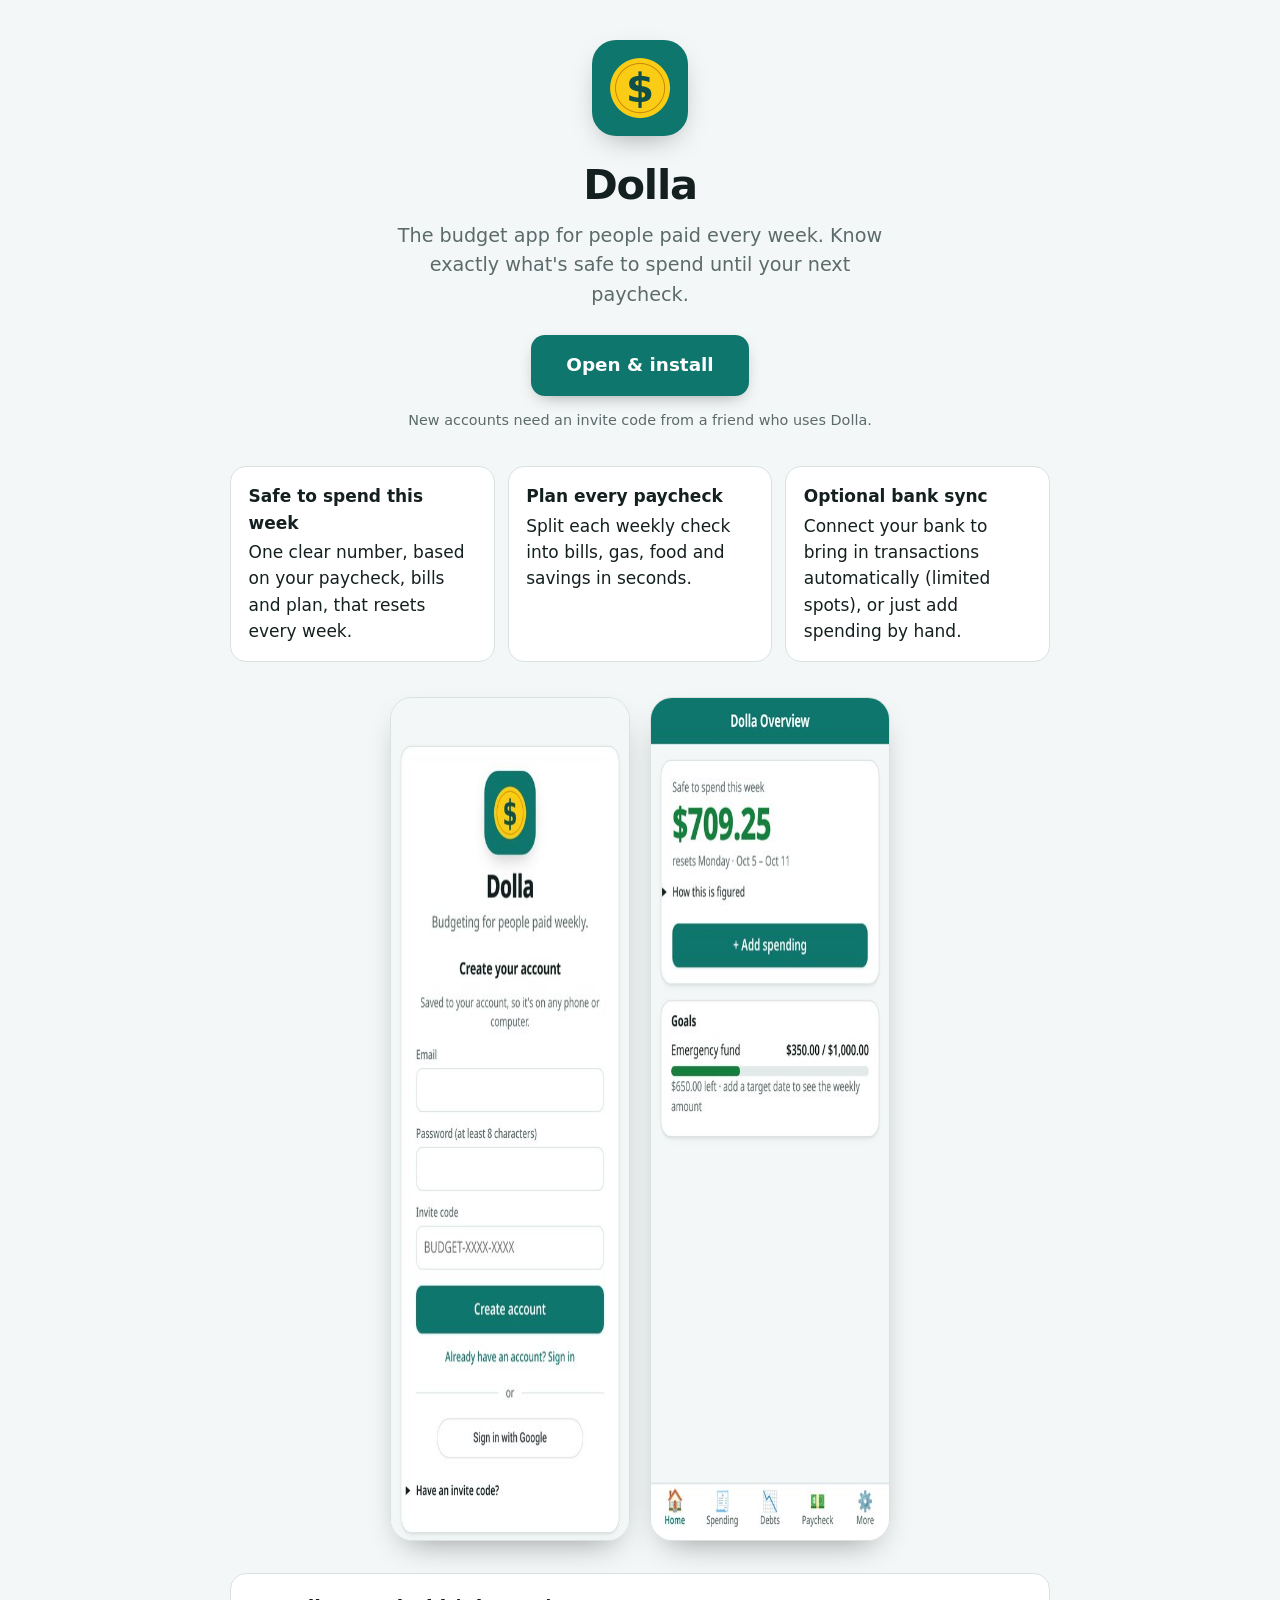
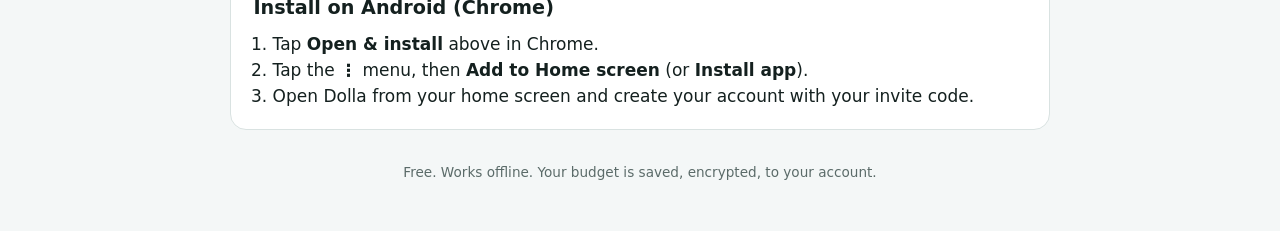
==== get/index.html @ b37f1c89 "v2.9.0: visual polish (spacing scale, type, controls, focus rings, reduced-motion aware), Dolla sign" ====
<!doctype html>
<html lang="en">
<head>
<meta charset="utf-8">
<meta name="viewport" content="width=device-width, initial-scale=1, viewport-fit=cover">
<title>Get Dolla — budgeting for people paid weekly</title>
<meta name="description" content="Dolla is a simple weekly budget app for people paid every week. Free, works offline, installs on your phone.">
<meta name="theme-color" content="#0f766e">
<link rel="icon" type="image/png" href="../icons/icon-192.png">
<style>
:root{--bg:#f4f7f7;--card:#fff;--text:#14201f;--muted:#5b6b69;--line:#d9e2e1;--accent:#0f766e;--ink:#fff}
@media (prefers-color-scheme:dark){:root{--bg:#0b1416;--card:#132024;--text:#e6efee;--muted:#93a8a6;--line:#25393c;--accent:#2dd4bf;--ink:#06201d}}
*{box-sizing:border-box}body{margin:0;background:var(--bg);color:var(--text);font:17px/1.55 system-ui,-apple-system,"Segoe UI",Roboto,Arial,sans-serif;-webkit-font-smoothing:antialiased}
main{max-width:860px;margin:0 auto;padding:2.5rem 1.25rem 3rem}
header{text-align:center}
.logo{width:96px;height:96px;border-radius:24px;box-shadow:0 10px 30px -12px rgba(0,0,0,.4)}
h1{font-size:2.6rem;letter-spacing:-.03em;margin:.6rem 0 .2rem}
.pitch{font-size:1.2rem;color:var(--muted);margin:0 auto 1.6rem;max-width:32rem}
.cta{display:inline-block;background:var(--accent);color:var(--ink);text-decoration:none;font-weight:700;font-size:1.15rem;padding:1rem 2.2rem;border-radius:14px;box-shadow:0 6px 18px -8px rgba(0,0,0,.45);transition:transform .12s}
.cta:active{transform:scale(.98)}
.note{font-size:.9rem;color:var(--muted);margin-top:.8rem}
ul.features{list-style:none;padding:0;margin:2.2rem 0;display:grid;gap:.8rem;grid-template-columns:repeat(auto-fit,minmax(220px,1fr))}
ul.features li{background:var(--card);border:1px solid var(--line);border-radius:16px;padding:1rem 1.1rem}
ul.features b{display:block;margin-bottom:.2rem}
.shots{display:flex;gap:1.2rem;justify-content:center;flex-wrap:wrap;margin:1rem 0 2rem}
.shots img{width:240px;max-width:44vw;border-radius:22px;border:1px solid var(--line);box-shadow:0 14px 34px -16px rgba(0,0,0,.45)}
section.install{background:var(--card);border:1px solid var(--line);border-radius:16px;padding:1.2rem 1.4rem}
section.install h2{margin:0 0 .5rem;font-size:1.2rem}
section.install ol{margin:0;padding-left:1.2rem}
footer{text-align:center;color:var(--muted);font-size:.85rem;margin-top:2rem}
@media (prefers-reduced-motion:reduce){.cta{transition:none}}
</style>
</head>
<body>
<main>
<header>
  <img class="logo" src="../icons/icon-192.png" alt="Dolla app icon" width="96" height="96">
  <h1>Dolla</h1>
  <p class="pitch">The budget app for people paid every week. Know exactly what's safe to spend until your next paycheck.</p>
  <a class="cta" href="../">Open &amp; install</a>
  <p class="note">New accounts need an invite code from a friend who uses Dolla.</p>
</header>
<ul class="features">
  <li><b>Safe to spend this week</b>One clear number, based on your paycheck, bills and plan, that resets every week.</li>
  <li><b>Plan every paycheck</b>Split each weekly check into bills, gas, food and savings in seconds.</li>
  <li><b>Optional bank sync</b>Connect your bank to bring in transactions automatically (limited spots), or just add spending by hand.</li>
</ul>
<div class="shots">
  <img src="shot-login.jpg" alt="Dolla sign-in screen" width="390" height="844" loading="lazy">
  <img src="shot-home.jpg" alt="Dolla home screen showing safe to spend this week" width="390" height="844" loading="lazy">
</div>
<section class="install">
  <h2>Install on Android (Chrome)</h2>
  <ol>
    <li>Tap <b>Open &amp; install</b> above in Chrome.</li>
    <li>Tap the <b>⋮</b> menu, then <b>Add to Home screen</b> (or <b>Install app</b>).</li>
    <li>Open Dolla from your home screen and create your account with your invite code.</li>
  </ol>
</section>
<footer>Free. Works offline. Your budget is saved, encrypted, to your account.</footer>
</main>
</body>
</html>
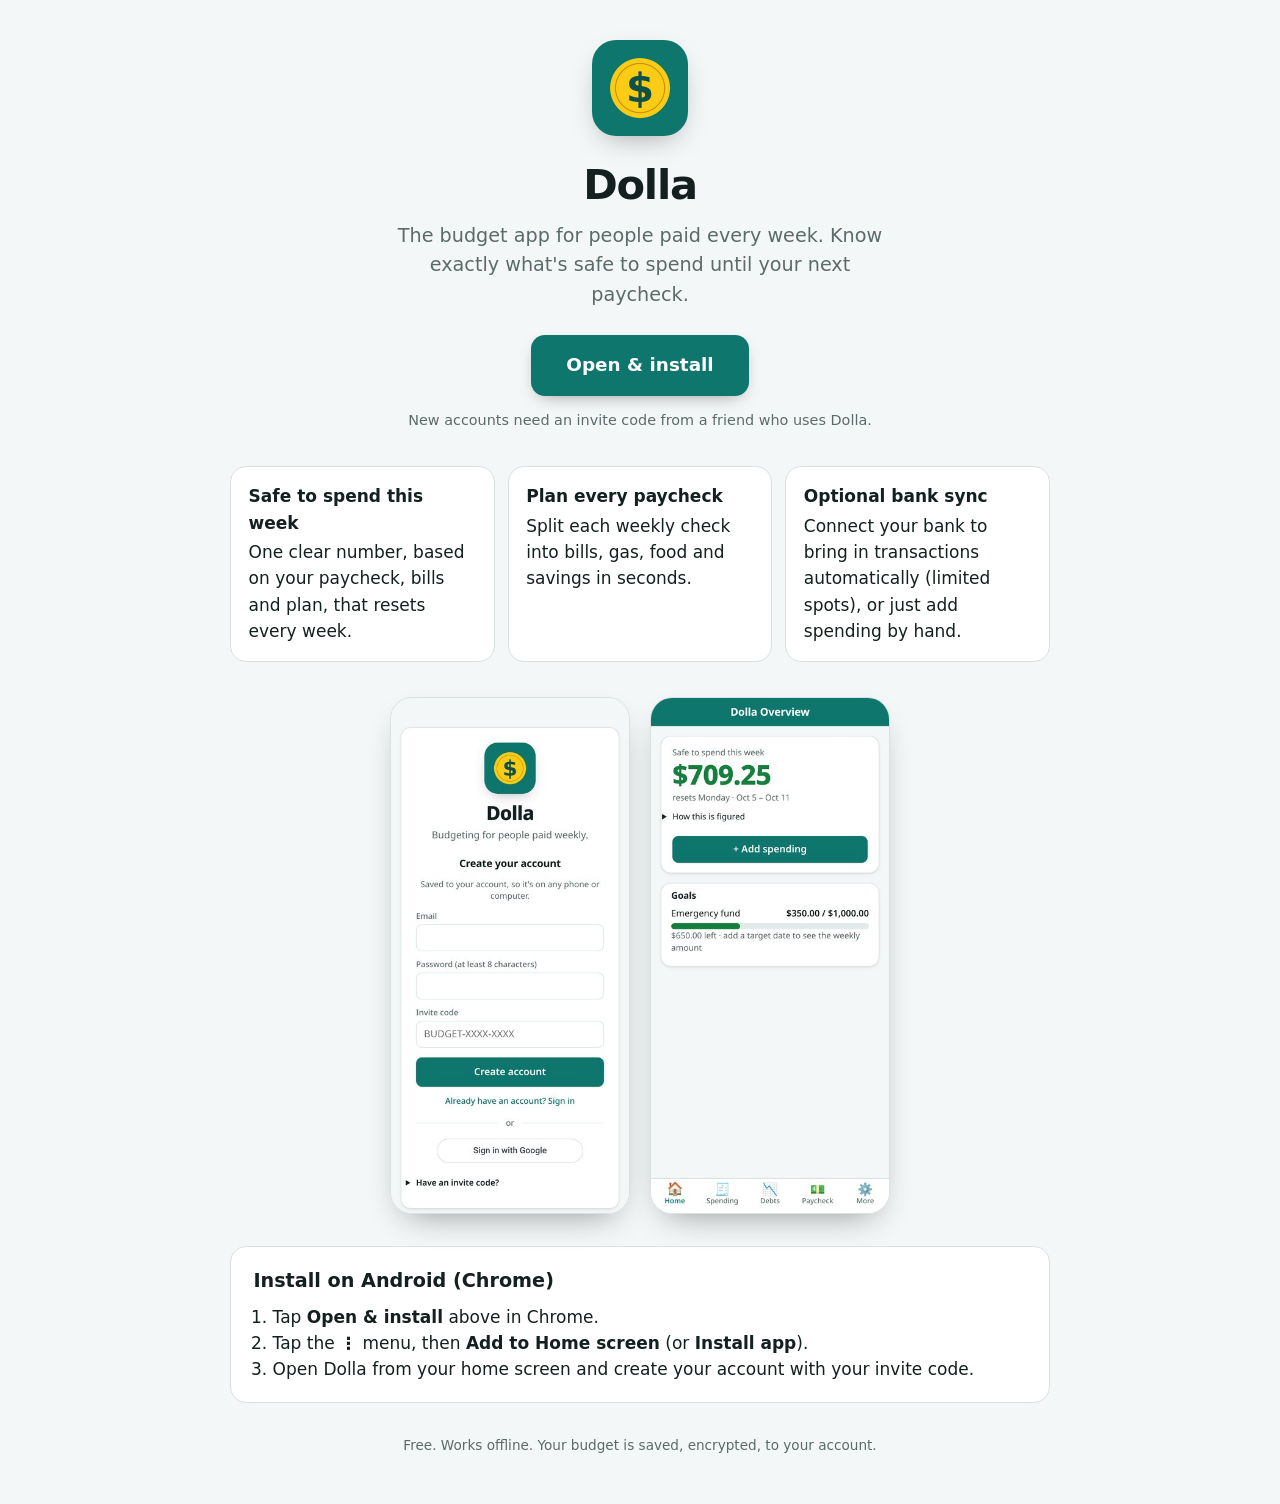
==== commit 8b14dcdf: "Landing page: keep screenshot aspect ratio" ====
--- a/get/index.html
+++ b/get/index.html
@@ -23,7 +23,7 @@
 ul.features li{background:var(--card);border:1px solid var(--line);border-radius:16px;padding:1rem 1.1rem}
 ul.features b{display:block;margin-bottom:.2rem}
 .shots{display:flex;gap:1.2rem;justify-content:center;flex-wrap:wrap;margin:1rem 0 2rem}
-.shots img{width:240px;max-width:44vw;border-radius:22px;border:1px solid var(--line);box-shadow:0 14px 34px -16px rgba(0,0,0,.45)}
+.shots img{width:240px;max-width:44vw;height:auto;border-radius:22px;border:1px solid var(--line);box-shadow:0 14px 34px -16px rgba(0,0,0,.45)}
 section.install{background:var(--card);border:1px solid var(--line);border-radius:16px;padding:1.2rem 1.4rem}
 section.install h2{margin:0 0 .5rem;font-size:1.2rem}
 section.install ol{margin:0;padding-left:1.2rem}
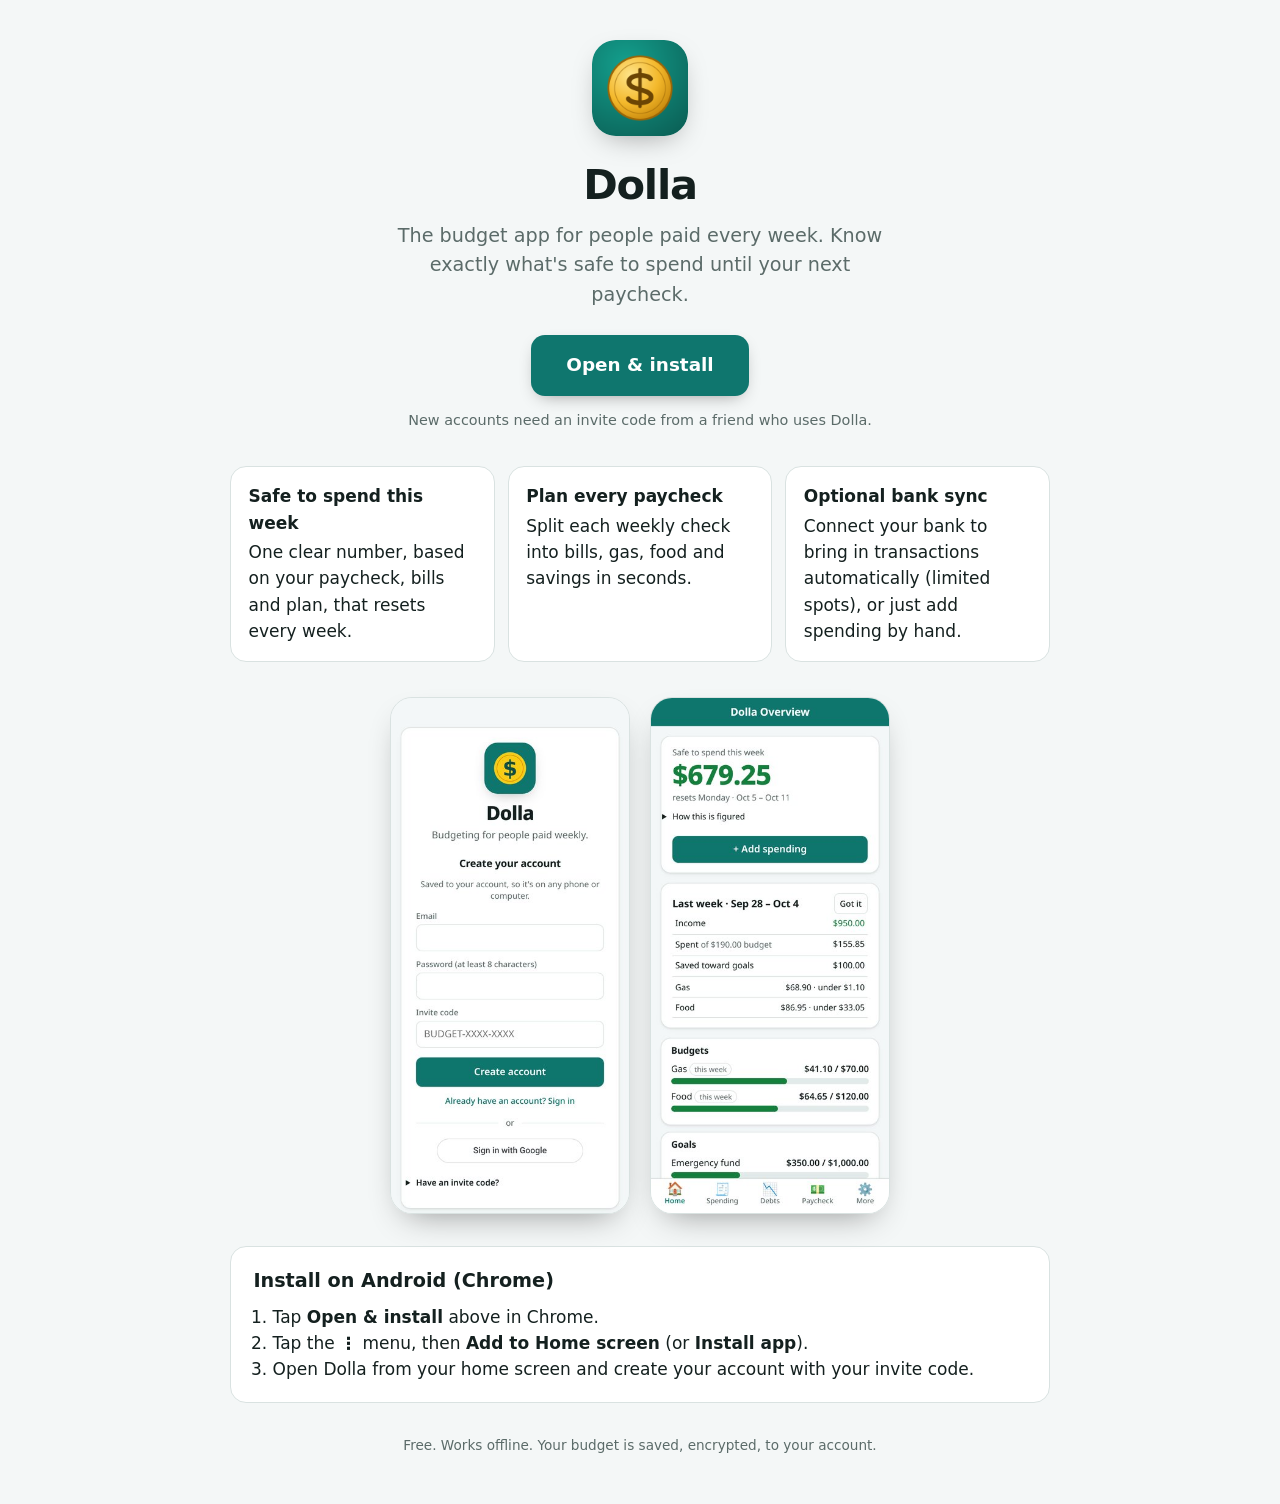
==== commit b37f2cd5: "v3.0.2: theme-matched inline SVG logo (login + header); sharper app icons (any/maskable/apple); land" ====
--- a/get/index.html
+++ b/get/index.html
@@ -34,7 +34,7 @@
 <body>
 <main>
 <header>
-  <img class="logo" src="../icons/icon-192.png" alt="Dolla app icon" width="96" height="96">
+  <img class="logo" src="../icons/icon-512.png" alt="Dolla app icon" width="96" height="96">
   <h1>Dolla</h1>
   <p class="pitch">The budget app for people paid every week. Know exactly what's safe to spend until your next paycheck.</p>
   <a class="cta" href="../">Open &amp; install</a>
